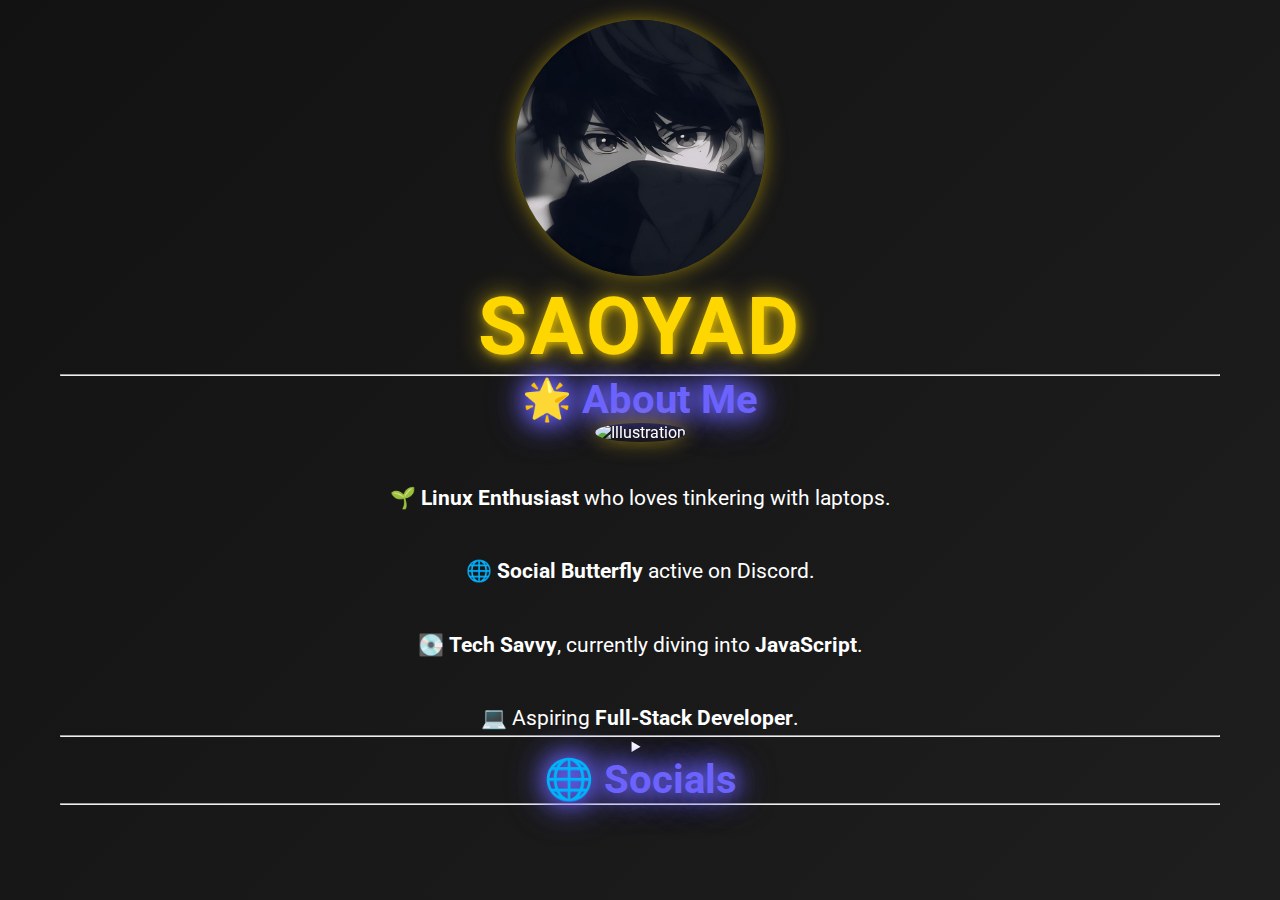
==== index.html @ 640a4668 "Update index.html" ====
<!DOCTYPE html>
<html lang="en">
<head>
  <meta charset="UTF-8">
  <meta name="viewport" content="width=device-width, initial-scale=1.0">
  <title>SaOYaD's Legendary Profile</title>
  <link href="https://fonts.googleapis.com/css2?family=Roboto:wght@400;500;700&family=Roboto+Slab:wght@400;700&display=swap" rel="stylesheet">
  <style>
    /* Global Reset */
    * {
      margin: 0;
      padding: 0;
      box-sizing: border-box;
    }

    /* Body & Background */
    body {
      font-family: 'Roboto', sans-serif;
      background: linear-gradient(135deg, #121212, #1e1e1e);
      color: white;
      margin: 0;
      padding: 0;
      overflow-x: hidden;
      height: 100vh;
      scroll-behavior: smooth;
      background-attachment: fixed;
    }

    /* Container for content */
    .container {
      padding: 20px;
      text-align: center;
      max-width: 1200px;
      margin: 0 auto;
      position: relative;
    }

    /* Title / Name with glitch effect */
    .name {
      font-size: 5em;
      font-weight: 700;
      text-transform: uppercase;
      color: #FFD700;
      letter-spacing: 3px;
      text-shadow: 2px 2px 8px rgba(255, 215, 0, 0.7), 0 0 25px rgba(255, 215, 0, 0.7);
      animation: glitch 2s infinite linear alternate-reverse;
      position: relative;
    }

    /* Glitch Animation */
    @keyframes glitch {
      0% {
        text-shadow: 2px 2px 8px rgba(255, 215, 0, 0.7), 0 0 20px rgba(255, 215, 0, 0.7);
        transform: translateX(0);
      }
      50% {
        text-shadow: -2px -2px 8px rgba(255, 215, 0, 0.7), 0 0 20px rgba(255, 215, 0, 0.7);
        transform: translateX(-5px);
      }
      100% {
        text-shadow: 2px 2px 8px rgba(255, 215, 0, 0.7), 0 0 20px rgba(255, 215, 0, 0.7);
        transform: translateX(5px);
      }
    }

    /* Section Titles with Neon Glow */
    h2, h3 {
      font-size: 2.5em;
      color: #6C63FF;
      text-shadow: 0 0 20px #6C63FF, 0 0 30px #6C63FF, 0 0 40px #6C63FF;
      animation: neonGlow 2s ease-in-out infinite alternate;
    }

    /* Neon Glow Animation */
    @keyframes neonGlow {
      0% {
        text-shadow: 0 0 20px #6C63FF, 0 0 30px #6C63FF, 0 0 40px #6C63FF;
      }
      100% {
        text-shadow: 0 0 30px #FFD700, 0 0 50px #FFD700, 0 0 60px #FFD700;
      }
    }

    /* Image Styling (with 3D effect) */
    .image img {
      width: 250px;
      border-radius: 50%;
      box-shadow: 0 0 20px rgba(255, 215, 0, 0.5);
      transition: transform 0.5s ease, box-shadow 0.5s ease;
      transform: perspective(500px) rotateY(0deg);
    }

    .image img:hover {
      transform: scale(1.1) rotateY(15deg);
      box-shadow: 0 0 30px rgba(255, 215, 0, 0.7);
    }

    /* About Me Text Styling */
    .about {
      margin-top: 40px;
      font-size: 1.3em;
      animation: fadeIn 3s ease-out;
      line-height: 1.6;
    }

    /* Social Icons with Pulsing Effect */
    .socials a {
      margin: 20px;
      transition: transform 0.3s ease, color 0.3s;
      width: 60px;
      height: 60px;
      display: inline-block;
      transform-origin: center center;
    }

    .socials a img {
      width: 100%;
      height: 100%;
      object-fit: contain;
    }

    .socials a:hover {
      transform: scale(1.3);
      color: #FFD700;
      animation: pulse 1s infinite alternate;
    }

    @keyframes pulse {
      0% {
        transform: scale(1.3);
      }
      100% {
        transform: scale(1.2);
      }
    }

    /* Footer */
    footer {
      text-align: center;
      margin-top: 40px;
      font-size: 1.2em;
      color: #ccc;
      animation: fadeIn 4s ease-out;
    }

    /* Footer Text Fade-in */
    .thanks-message {
      font-size: 1.5em;
      color: #ccc;
      opacity: 0;
      animation: fadeInFooter 3s ease-out forwards;
    }

    @keyframes fadeInFooter {
      0% {
        opacity: 0;
        transform: translateY(20px);
      }
      100% {
        opacity: 1;
        transform: translateY(0);
      }
    }

    /* Smooth Scroll */
    html {
      scroll-behavior: smooth;
    }
  </style>
</head>
<body>

  <div class="container">

    <!-- Logo and Name -->
    <div class="image">
      <img src="logo.avif" alt="SaOYaD's Logo">
    </div>
    <h1 class="name">SaOYaD</h1>
    
    <hr>

    <!-- About Me Section -->
    <h2>🌟 About Me</h2>
    <div class="image">
      <img src="https://raw.githubusercontent.com/sanjay-kv/sanjay-kv/main/Assets/illustration.png" alt="Illustration">
    </div>
    <p class="about">🌱 <strong>Linux Enthusiast</strong> who loves tinkering with laptops.</p>
    <p class="about">🌐 <strong>Social Butterfly</strong> active on Discord.</p>
    <p class="about">💽 <strong>Tech Savvy</strong>, currently diving into <strong>JavaScript</strong>.</p>
    <p class="about">💻 Aspiring <strong>Full-Stack Developer</strong>.</p>

    <hr>

    <!-- Social Links Section -->
    <div class="socials">
      <details>
        <summary><h3>🌐 Socials</h3></summary>
        <a href="https://discord.gg/2aRd2B52qZ" target="_blank"><img src="https://raw.githubusercontent.com/rahuldkjain/github-profile-readme-generator/master/src/images/icons/Social/discord.svg" alt="Discord logo"></a>
        <a href="https://www.youtube.com/@Silver_Lining_Skies" target="_blank"><img src="https://raw.githubusercontent.com/rahuldkjain/github-profile-readme-generator/master/src/images/icons/Social/youtube.svg" alt="YouTube logo"></a>
        <a href="https://x.com/SaOYaD123" target="_blank"><img src="https://img.freepik.com/free-vector/new-2023-twitter-logo-x-icon-design_1017-45418.jpg" alt="Twitter logo"></a>
        <a href="https://www.reddit.com/user/SaOYaD/" target="_blank"><img src="https://www.iconpacks.net/icons/5/free-reddit-circle-logo-icon-16620.png" alt="Reddit logo"></a>
      </details>
    </div>

    <hr>

    <!-- Footer -->
    <footer>
      <p class="thanks-message">Thanks For Visiting 💖</p>
    </footer>

  </div>

</body>
</html>
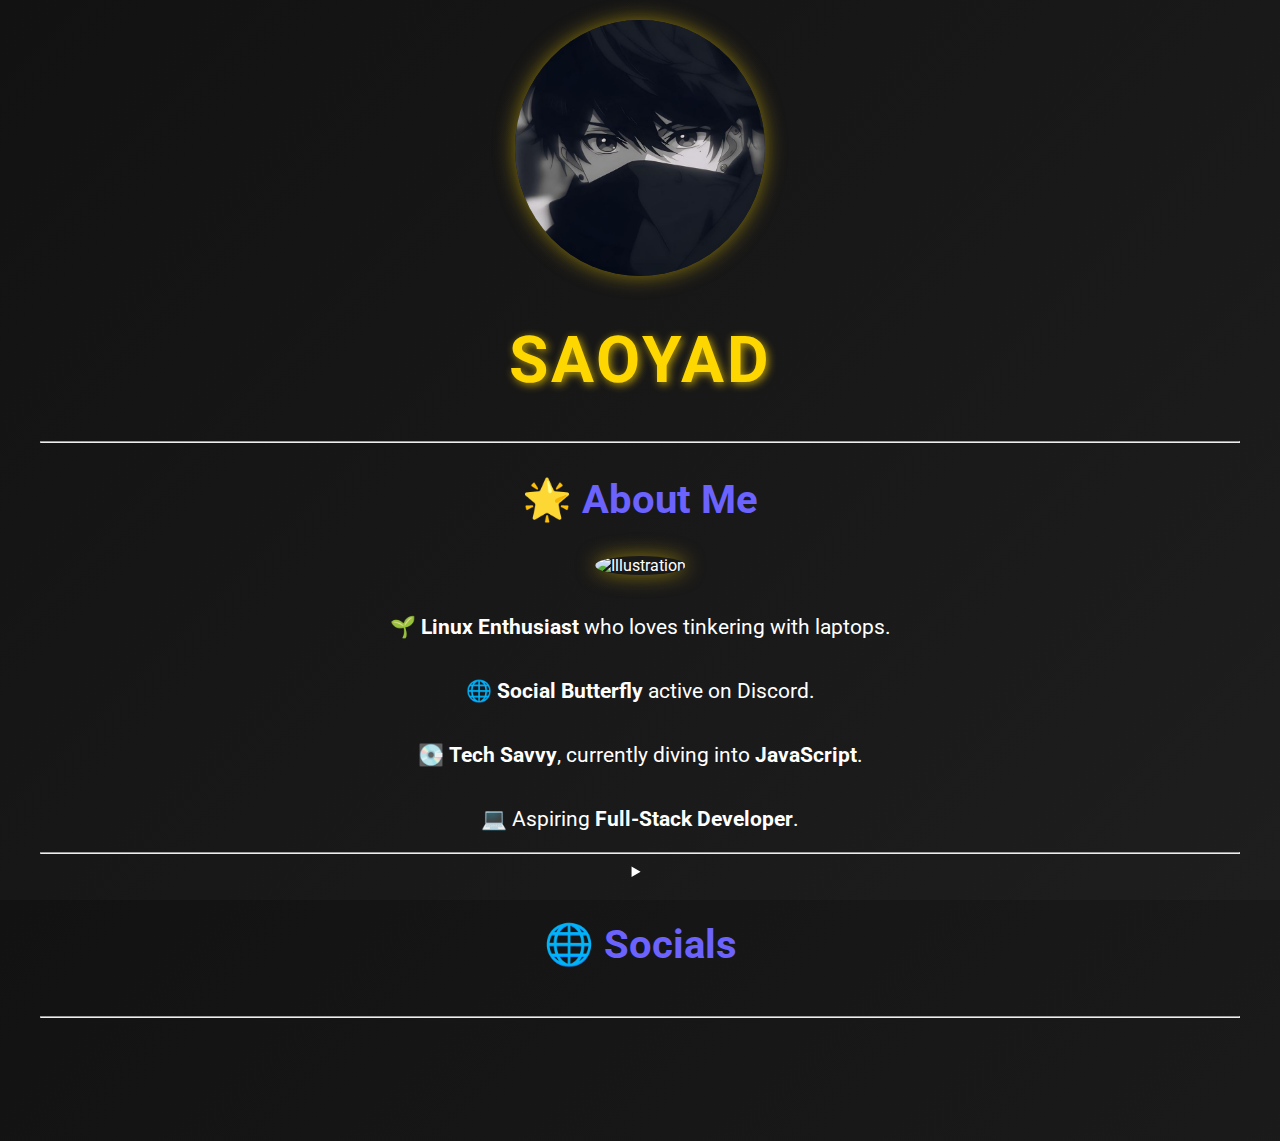
==== commit 931fb6bd: "Update index.html" ====
--- a/index.html
+++ b/index.html
@@ -6,13 +6,6 @@
   <title>SaOYaD's Legendary Profile</title>
   <link href="https://fonts.googleapis.com/css2?family=Roboto:wght@400;500;700&family=Roboto+Slab:wght@400;700&display=swap" rel="stylesheet">
   <style>
-    /* Global Reset */
-    * {
-      margin: 0;
-      padding: 0;
-      box-sizing: border-box;
-    }
-
     /* Body & Background */
     body {
       font-family: 'Roboto', sans-serif;
@@ -23,10 +16,9 @@
       overflow-x: hidden;
       height: 100vh;
       scroll-behavior: smooth;
-      background-attachment: fixed;
     }
 
-    /* Container for content */
+    /* Centering content and padding */
     .container {
       padding: 20px;
       text-align: center;
@@ -35,82 +27,50 @@
       position: relative;
     }
 
-    /* Title / Name with glitch effect */
+    /* Styling for the name */
     .name {
-      font-size: 5em;
+      font-size: 4em;
       font-weight: 700;
       text-transform: uppercase;
       color: #FFD700;
       letter-spacing: 3px;
-      text-shadow: 2px 2px 8px rgba(255, 215, 0, 0.7), 0 0 25px rgba(255, 215, 0, 0.7);
-      animation: glitch 2s infinite linear alternate-reverse;
-      position: relative;
+      text-shadow: 2px 2px 8px rgba(255, 215, 0, 0.7);
+      animation: fadeIn 2s ease-out;
     }
 
-    /* Glitch Animation */
-    @keyframes glitch {
-      0% {
-        text-shadow: 2px 2px 8px rgba(255, 215, 0, 0.7), 0 0 20px rgba(255, 215, 0, 0.7);
-        transform: translateX(0);
-      }
-      50% {
-        text-shadow: -2px -2px 8px rgba(255, 215, 0, 0.7), 0 0 20px rgba(255, 215, 0, 0.7);
-        transform: translateX(-5px);
-      }
-      100% {
-        text-shadow: 2px 2px 8px rgba(255, 215, 0, 0.7), 0 0 20px rgba(255, 215, 0, 0.7);
-        transform: translateX(5px);
-      }
-    }
-
-    /* Section Titles with Neon Glow */
+    /* Styling for headings */
     h2, h3 {
       font-size: 2.5em;
       color: #6C63FF;
-      text-shadow: 0 0 20px #6C63FF, 0 0 30px #6C63FF, 0 0 40px #6C63FF;
-      animation: neonGlow 2s ease-in-out infinite alternate;
+      animation: fadeIn 2s ease-out;
     }
 
-    /* Neon Glow Animation */
-    @keyframes neonGlow {
-      0% {
-        text-shadow: 0 0 20px #6C63FF, 0 0 30px #6C63FF, 0 0 40px #6C63FF;
-      }
-      100% {
-        text-shadow: 0 0 30px #FFD700, 0 0 50px #FFD700, 0 0 60px #FFD700;
-      }
-    }
-
-    /* Image Styling (with 3D effect) */
+    /* Image styling */
     .image img {
       width: 250px;
       border-radius: 50%;
       box-shadow: 0 0 20px rgba(255, 215, 0, 0.5);
       transition: transform 0.5s ease, box-shadow 0.5s ease;
-      transform: perspective(500px) rotateY(0deg);
     }
 
     .image img:hover {
-      transform: scale(1.1) rotateY(15deg);
+      transform: scale(1.1);
       box-shadow: 0 0 30px rgba(255, 215, 0, 0.7);
     }
 
-    /* About Me Text Styling */
-    .about {
-      margin-top: 40px;
-      font-size: 1.3em;
-      animation: fadeIn 3s ease-out;
-      line-height: 1.6;
+    /* Animating text */
+    @keyframes fadeIn {
+      0% { opacity: 0; }
+      100% { opacity: 1; }
     }
 
-    /* Social Icons with Pulsing Effect */
+    /* Social media icons */
     .socials a {
       margin: 20px;
       transition: transform 0.3s ease, color 0.3s;
-      width: 60px;
-      height: 60px;
+      width: 50px;
+      height: 50px;
       display: inline-block;
-      transform-origin: center center;
     }
 
     .socials a img {
@@ -120,18 +80,15 @@
     }
 
     .socials a:hover {
-      transform: scale(1.3);
+      transform: scale(1.2);
       color: #FFD700;
-      animation: pulse 1s infinite alternate;
     }
 
-    @keyframes pulse {
-      0% {
-        transform: scale(1.3);
-      }
-      100% {
-        transform: scale(1.2);
-      }
+    /* About Me Section */
+    .about {
+      margin-top: 40px;
+      font-size: 1.3em;
+      animation: fadeIn 3s ease-out;
     }
 
     /* Footer */
@@ -143,7 +100,7 @@
       animation: fadeIn 4s ease-out;
     }
 
-    /* Footer Text Fade-in */
+    /* Footer text animation */
     .thanks-message {
       font-size: 1.5em;
       color: #ccc;
@@ -151,20 +108,10 @@
       animation: fadeInFooter 3s ease-out forwards;
     }
 
+    /* Footer text fade-in animation */
     @keyframes fadeInFooter {
-      0% {
-        opacity: 0;
-        transform: translateY(20px);
-      }
-      100% {
-        opacity: 1;
-        transform: translateY(0);
-      }
-    }
-
-    /* Smooth Scroll */
-    html {
-      scroll-behavior: smooth;
+      0% { opacity: 0; transform: translateY(20px); }
+      100% { opacity: 1; transform: translateY(0); }
     }
   </style>
 </head>
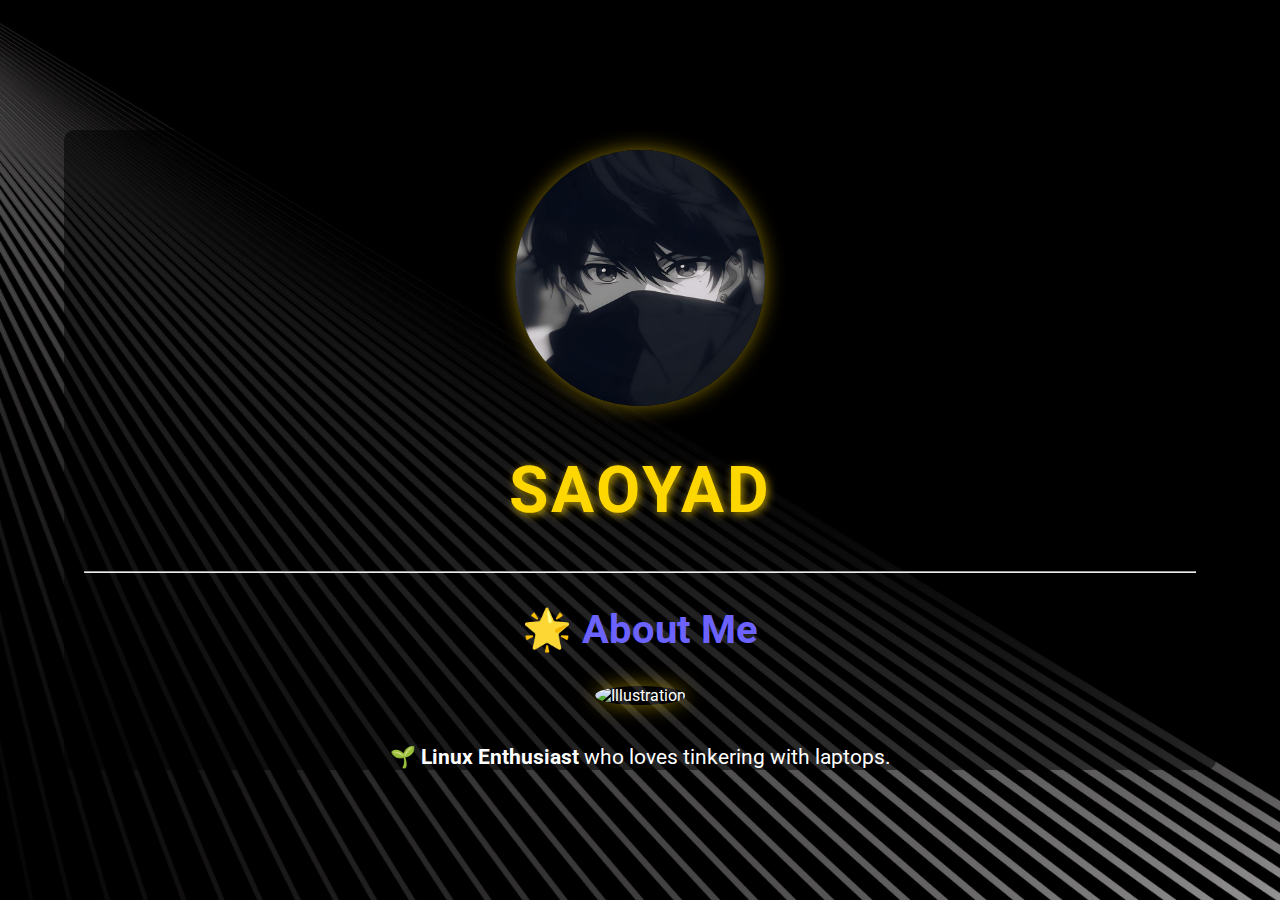
==== commit ca75f7aa: "Update index.html" ====
--- a/index.html
+++ b/index.html
@@ -9,22 +9,32 @@
     /* Body & Background */
     body {
       font-family: 'Roboto', sans-serif;
-      background: linear-gradient(135deg, #121212, #1e1e1e);
+      background: url('wallpaper.jpg') no-repeat center center fixed;
+      background-size: cover; /* Cover the entire screen with wallpaper */
       color: white;
       margin: 0;
       padding: 0;
       overflow-x: hidden;
       height: 100vh;
+      display: flex;
+      justify-content: center;
+      align-items: center;
       scroll-behavior: smooth;
     }
 
-    /* Centering content and padding */
+    /* Centered content with 16:9 aspect ratio */
     .container {
+      width: 90vw; /* 90% of the viewport width */
+      height: 50vw; /* 50% of the viewport width to maintain 16:9 aspect ratio */
+      max-width: 1200px;
+      max-height: 675px; /* Corresponds to 16:9 aspect ratio */
       padding: 20px;
       text-align: center;
-      max-width: 1200px;
-      margin: 0 auto;
       position: relative;
+      overflow-y: auto;
+      box-sizing: border-box;
+      background: rgba(0, 0, 0, 0.5); /* Optional dark overlay to make text stand out */
+      border-radius: 10px;
     }
 
     /* Styling for the name */
@@ -113,6 +123,7 @@
       0% { opacity: 0; transform: translateY(20px); }
       100% { opacity: 1; transform: translateY(0); }
     }
+
   </style>
 </head>
 <body>
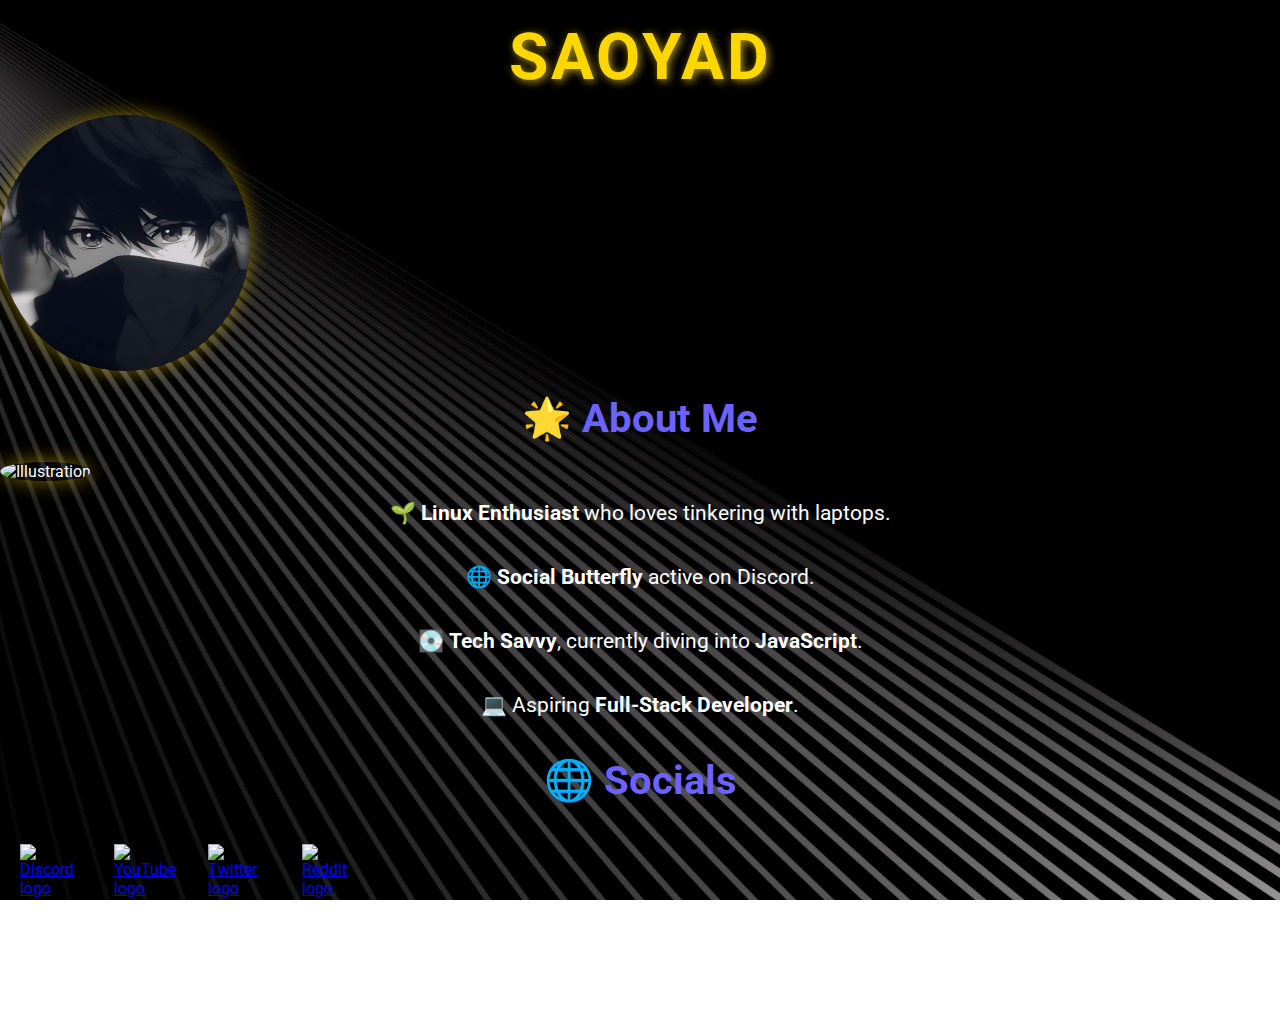
==== commit f38a7a66: "Update index.html" ====
--- a/index.html
+++ b/index.html
@@ -14,27 +14,18 @@
       color: white;
       margin: 0;
       padding: 0;
-      overflow-x: hidden;
       height: 100vh;
       display: flex;
-      justify-content: center;
-      align-items: center;
+      flex-direction: column;
+      justify-content: flex-start;
       scroll-behavior: smooth;
     }
 
-    /* Centered content with 16:9 aspect ratio */
-    .container {
-      width: 90vw; /* 90% of the viewport width */
-      height: 50vw; /* 50% of the viewport width to maintain 16:9 aspect ratio */
-      max-width: 1200px;
-      max-height: 675px; /* Corresponds to 16:9 aspect ratio */
-      padding: 20px;
+    /* General Layout */
+    h1, h2, h3, p {
+      margin: 20px;
       text-align: center;
-      position: relative;
-      overflow-y: auto;
-      box-sizing: border-box;
-      background: rgba(0, 0, 0, 0.5); /* Optional dark overlay to make text stand out */
-      border-radius: 10px;
+      z-index: 1;
     }
 
     /* Styling for the name */
@@ -61,6 +52,7 @@
       border-radius: 50%;
       box-shadow: 0 0 20px rgba(255, 215, 0, 0.5);
       transition: transform 0.5s ease, box-shadow 0.5s ease;
+      margin: 0 auto;
     }
 
     .image img:hover {
@@ -96,9 +88,10 @@
 
     /* About Me Section */
     .about {
-      margin-top: 40px;
       font-size: 1.3em;
       animation: fadeIn 3s ease-out;
+      text-align: center;
+      z-index: 1;
     }
 
     /* Footer */
@@ -108,6 +101,7 @@
       font-size: 1.2em;
       color: #ccc;
       animation: fadeIn 4s ease-out;
+      z-index: 1;
     }
 
     /* Footer text animation */
@@ -123,52 +117,39 @@
       0% { opacity: 0; transform: translateY(20px); }
       100% { opacity: 1; transform: translateY(0); }
     }
-
   </style>
 </head>
 <body>
 
-  <div class="container">
+  <!-- Name and Logo -->
+  <h1 class="name">SaOYaD</h1>
+  <div class="image">
+    <img src="logo.avif" alt="SaOYaD's Logo">
+  </div>
 
-    <!-- Logo and Name -->
-    <div class="image">
-      <img src="logo.avif" alt="SaOYaD's Logo">
-    </div>
-    <h1 class="name">SaOYaD</h1>
-    
-    <hr>
+  <!-- About Me Section -->
+  <h2>🌟 About Me</h2>
+  <div class="image">
+    <img src="https://raw.githubusercontent.com/sanjay-kv/sanjay-kv/main/Assets/illustration.png" alt="Illustration">
+  </div>
+  <p class="about">🌱 <strong>Linux Enthusiast</strong> who loves tinkering with laptops.</p>
+  <p class="about">🌐 <strong>Social Butterfly</strong> active on Discord.</p>
+  <p class="about">💽 <strong>Tech Savvy</strong>, currently diving into <strong>JavaScript</strong>.</p>
+  <p class="about">💻 Aspiring <strong>Full-Stack Developer</strong>.</p>
 
-    <!-- About Me Section -->
-    <h2>🌟 About Me</h2>
-    <div class="image">
-      <img src="https://raw.githubusercontent.com/sanjay-kv/sanjay-kv/main/Assets/illustration.png" alt="Illustration">
-    </div>
-    <p class="about">🌱 <strong>Linux Enthusiast</strong> who loves tinkering with laptops.</p>
-    <p class="about">🌐 <strong>Social Butterfly</strong> active on Discord.</p>
-    <p class="about">💽 <strong>Tech Savvy</strong>, currently diving into <strong>JavaScript</strong>.</p>
-    <p class="about">💻 Aspiring <strong>Full-Stack Developer</strong>.</p>
+  <!-- Social Links Section -->
+  <h3>🌐 Socials</h3>
+  <div class="socials">
+    <a href="https://discord.gg/2aRd2B52qZ" target="_blank"><img src="https://raw.githubusercontent.com/rahuldkjain/github-profile-readme-generator/master/src/images/icons/Social/discord.svg" alt="Discord logo"></a>
+    <a href="https://www.youtube.com/@Silver_Lining_Skies" target="_blank"><img src="https://raw.githubusercontent.com/rahuldkjain/github-profile-readme-generator/master/src/images/icons/Social/youtube.svg" alt="YouTube logo"></a>
+    <a href="https://x.com/SaOYaD123" target="_blank"><img src="https://img.freepik.com/free-vector/new-2023-twitter-logo-x-icon-design_1017-45418.jpg" alt="Twitter logo"></a>
+    <a href="https://www.reddit.com/user/SaOYaD/" target="_blank"><img src="https://www.iconpacks.net/icons/5/free-reddit-circle-logo-icon-16620.png" alt="Reddit logo"></a>
+  </div>
 
-    <hr>
-
-    <!-- Social Links Section -->
-    <div class="socials">
-      <details>
-        <summary><h3>🌐 Socials</h3></summary>
-        <a href="https://discord.gg/2aRd2B52qZ" target="_blank"><img src="https://raw.githubusercontent.com/rahuldkjain/github-profile-readme-generator/master/src/images/icons/Social/discord.svg" alt="Discord logo"></a>
-        <a href="https://www.youtube.com/@Silver_Lining_Skies" target="_blank"><img src="https://raw.githubusercontent.com/rahuldkjain/github-profile-readme-generator/master/src/images/icons/Social/youtube.svg" alt="YouTube logo"></a>
-        <a href="https://x.com/SaOYaD123" target="_blank"><img src="https://img.freepik.com/free-vector/new-2023-twitter-logo-x-icon-design_1017-45418.jpg" alt="Twitter logo"></a>
-        <a href="https://www.reddit.com/user/SaOYaD/" target="_blank"><img src="https://www.iconpacks.net/icons/5/free-reddit-circle-logo-icon-16620.png" alt="Reddit logo"></a>
-      </details>
-    </div>
-
-    <hr>
-
-    <!-- Footer -->
-    <footer>
-      <p class="thanks-message">Thanks For Visiting 💖</p>
-    </footer>
-
-  </div>
+  <!-- Footer -->
+  <footer>
+    <p class="thanks-message">Thanks For Visiting 💖</p>
+  </footer>
 
 </body>
 </html>
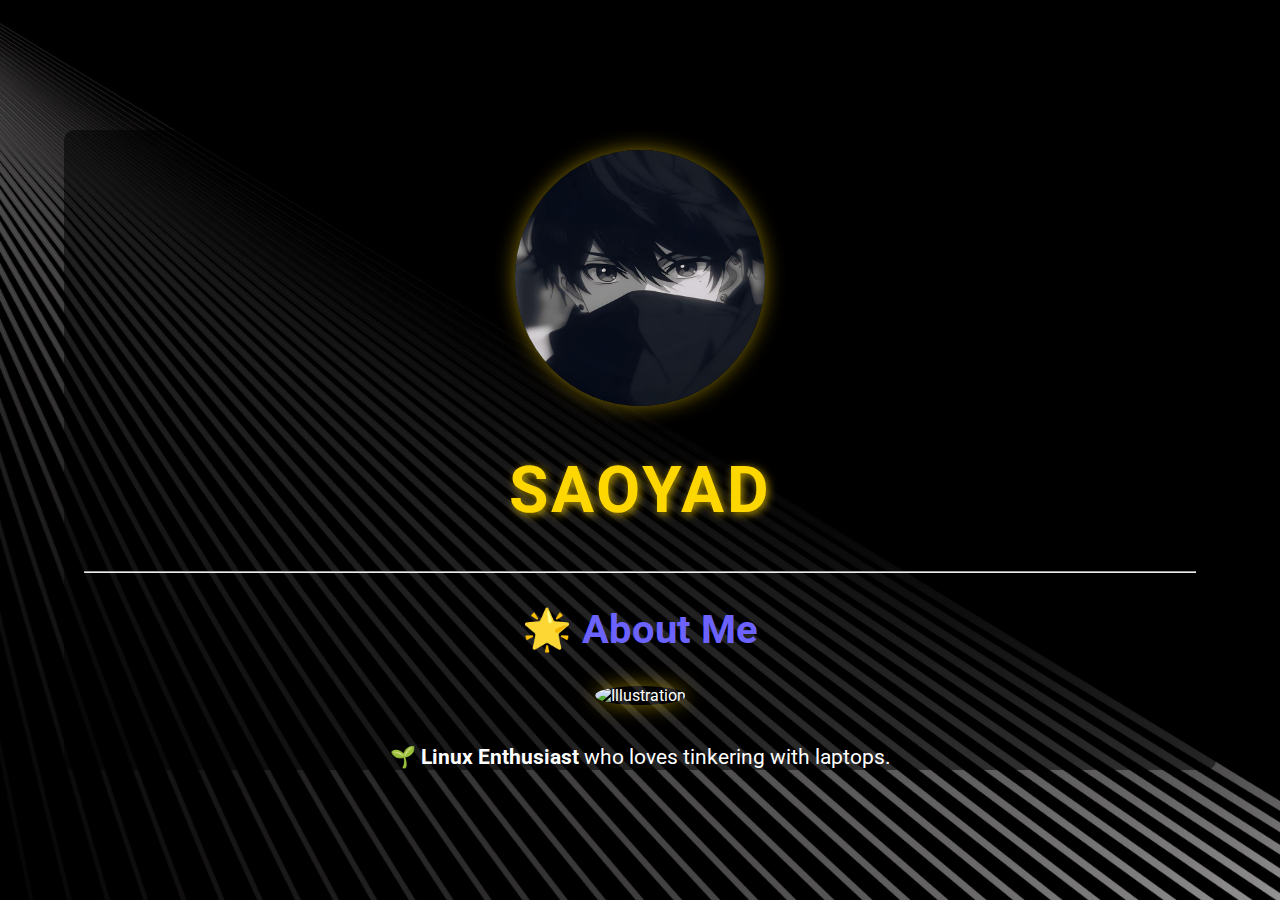
==== commit 5791787e: "Update index.html" ====
--- a/index.html
+++ b/index.html
@@ -14,18 +14,27 @@
       color: white;
       margin: 0;
       padding: 0;
+      overflow-x: hidden;
       height: 100vh;
       display: flex;
-      flex-direction: column;
-      justify-content: flex-start;
+      justify-content: center;
+      align-items: center;
       scroll-behavior: smooth;
     }
 
-    /* General Layout */
-    h1, h2, h3, p {
-      margin: 20px;
+    /* Centered content with 16:9 aspect ratio */
+    .container {
+      width: 90vw; /* 90% of the viewport width */
+      height: 50vw; /* 50% of the viewport width to maintain 16:9 aspect ratio */
+      max-width: 1200px;
+      max-height: 675px; /* Corresponds to 16:9 aspect ratio */
+      padding: 20px;
       text-align: center;
-      z-index: 1;
+      position: relative;
+      overflow-y: auto;
+      box-sizing: border-box;
+      background: rgba(0, 0, 0, 0.5); /* Optional dark overlay to make text stand out */
+      border-radius: 10px;
     }
 
     /* Styling for the name */
@@ -52,7 +61,6 @@
       border-radius: 50%;
       box-shadow: 0 0 20px rgba(255, 215, 0, 0.5);
       transition: transform 0.5s ease, box-shadow 0.5s ease;
-      margin: 0 auto;
     }
 
     .image img:hover {
@@ -88,10 +96,9 @@
 
     /* About Me Section */
     .about {
+      margin-top: 40px;
       font-size: 1.3em;
       animation: fadeIn 3s ease-out;
-      text-align: center;
-      z-index: 1;
     }
 
     /* Footer */
@@ -101,7 +108,6 @@
       font-size: 1.2em;
       color: #ccc;
       animation: fadeIn 4s ease-out;
-      z-index: 1;
     }
 
     /* Footer text animation */
@@ -117,39 +123,52 @@
       0% { opacity: 0; transform: translateY(20px); }
       100% { opacity: 1; transform: translateY(0); }
     }
+
   </style>
 </head>
 <body>
 
-  <!-- Name and Logo -->
-  <h1 class="name">SaOYaD</h1>
-  <div class="image">
-    <img src="logo.avif" alt="SaOYaD's Logo">
+  <div class="container">
+
+    <!-- Logo and Name -->
+    <div class="image">
+      <img src="logo.avif" alt="SaOYaD's Logo">
+    </div>
+    <h1 class="name">SaOYaD</h1>
+    
+    <hr>
+
+    <!-- About Me Section -->
+    <h2>🌟 About Me</h2>
+    <div class="image">
+      <img src="https://raw.githubusercontent.com/sanjay-kv/sanjay-kv/main/Assets/illustration.png" alt="Illustration">
+    </div>
+    <p class="about">🌱 <strong>Linux Enthusiast</strong> who loves tinkering with laptops.</p>
+    <p class="about">🌐 <strong>Social Butterfly</strong> active on Discord.</p>
+    <p class="about">💽 <strong>Tech Savvy</strong>, currently diving into <strong>JavaScript</strong>.</p>
+    <p class="about">💻 Aspiring <strong>Full-Stack Developer</strong>.</p>
+
+    <hr>
+
+    <!-- Social Links Section -->
+    <div class="socials">
+      <details>
+        <summary><h3>🌐 Socials</h3></summary>
+        <a href="https://discord.gg/2aRd2B52qZ" target="_blank"><img src="https://raw.githubusercontent.com/rahuldkjain/github-profile-readme-generator/master/src/images/icons/Social/discord.svg" alt="Discord logo"></a>
+        <a href="https://www.youtube.com/@Silver_Lining_Skies" target="_blank"><img src="https://raw.githubusercontent.com/rahuldkjain/github-profile-readme-generator/master/src/images/icons/Social/youtube.svg" alt="YouTube logo"></a>
+        <a href="https://x.com/SaOYaD123" target="_blank"><img src="https://img.freepik.com/free-vector/new-2023-twitter-logo-x-icon-design_1017-45418.jpg" alt="Twitter logo"></a>
+        <a href="https://www.reddit.com/user/SaOYaD/" target="_blank"><img src="https://www.iconpacks.net/icons/5/free-reddit-circle-logo-icon-16620.png" alt="Reddit logo"></a>
+      </details>
+    </div>
+
+    <hr>
+
+    <!-- Footer -->
+    <footer>
+      <p class="thanks-message">Thanks For Visiting 💖</p>
+    </footer>
+
   </div>
-
-  <!-- About Me Section -->
-  <h2>🌟 About Me</h2>
-  <div class="image">
-    <img src="https://raw.githubusercontent.com/sanjay-kv/sanjay-kv/main/Assets/illustration.png" alt="Illustration">
-  </div>
-  <p class="about">🌱 <strong>Linux Enthusiast</strong> who loves tinkering with laptops.</p>
-  <p class="about">🌐 <strong>Social Butterfly</strong> active on Discord.</p>
-  <p class="about">💽 <strong>Tech Savvy</strong>, currently diving into <strong>JavaScript</strong>.</p>
-  <p class="about">💻 Aspiring <strong>Full-Stack Developer</strong>.</p>
-
-  <!-- Social Links Section -->
-  <h3>🌐 Socials</h3>
-  <div class="socials">
-    <a href="https://discord.gg/2aRd2B52qZ" target="_blank"><img src="https://raw.githubusercontent.com/rahuldkjain/github-profile-readme-generator/master/src/images/icons/Social/discord.svg" alt="Discord logo"></a>
-    <a href="https://www.youtube.com/@Silver_Lining_Skies" target="_blank"><img src="https://raw.githubusercontent.com/rahuldkjain/github-profile-readme-generator/master/src/images/icons/Social/youtube.svg" alt="YouTube logo"></a>
-    <a href="https://x.com/SaOYaD123" target="_blank"><img src="https://img.freepik.com/free-vector/new-2023-twitter-logo-x-icon-design_1017-45418.jpg" alt="Twitter logo"></a>
-    <a href="https://www.reddit.com/user/SaOYaD/" target="_blank"><img src="https://www.iconpacks.net/icons/5/free-reddit-circle-logo-icon-16620.png" alt="Reddit logo"></a>
-  </div>
-
-  <!-- Footer -->
-  <footer>
-    <p class="thanks-message">Thanks For Visiting 💖</p>
-  </footer>
 
 </body>
 </html>
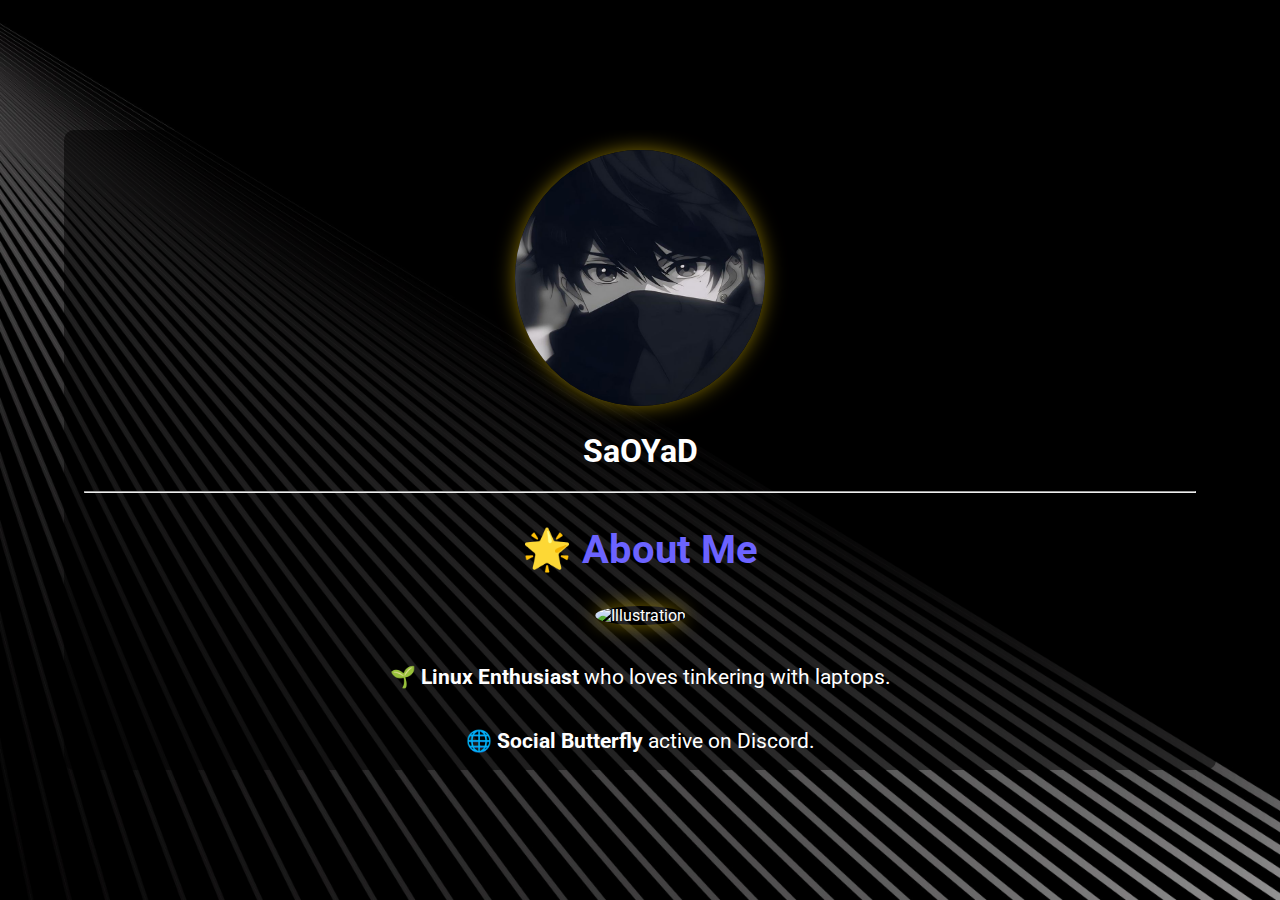
==== commit 5fcfa761: "Update index.html" ====
--- a/index.html
+++ b/index.html
@@ -35,17 +35,6 @@
       box-sizing: border-box;
       background: rgba(0, 0, 0, 0.5); /* Optional dark overlay to make text stand out */
       border-radius: 10px;
-    }
-
-    /* Styling for the name */
-    .name {
-      font-size: 4em;
-      font-weight: 700;
-      text-transform: uppercase;
-      color: #FFD700;
-      letter-spacing: 3px;
-      text-shadow: 2px 2px 8px rgba(255, 215, 0, 0.7);
-      animation: fadeIn 2s ease-out;
     }
 
     /* Styling for headings */
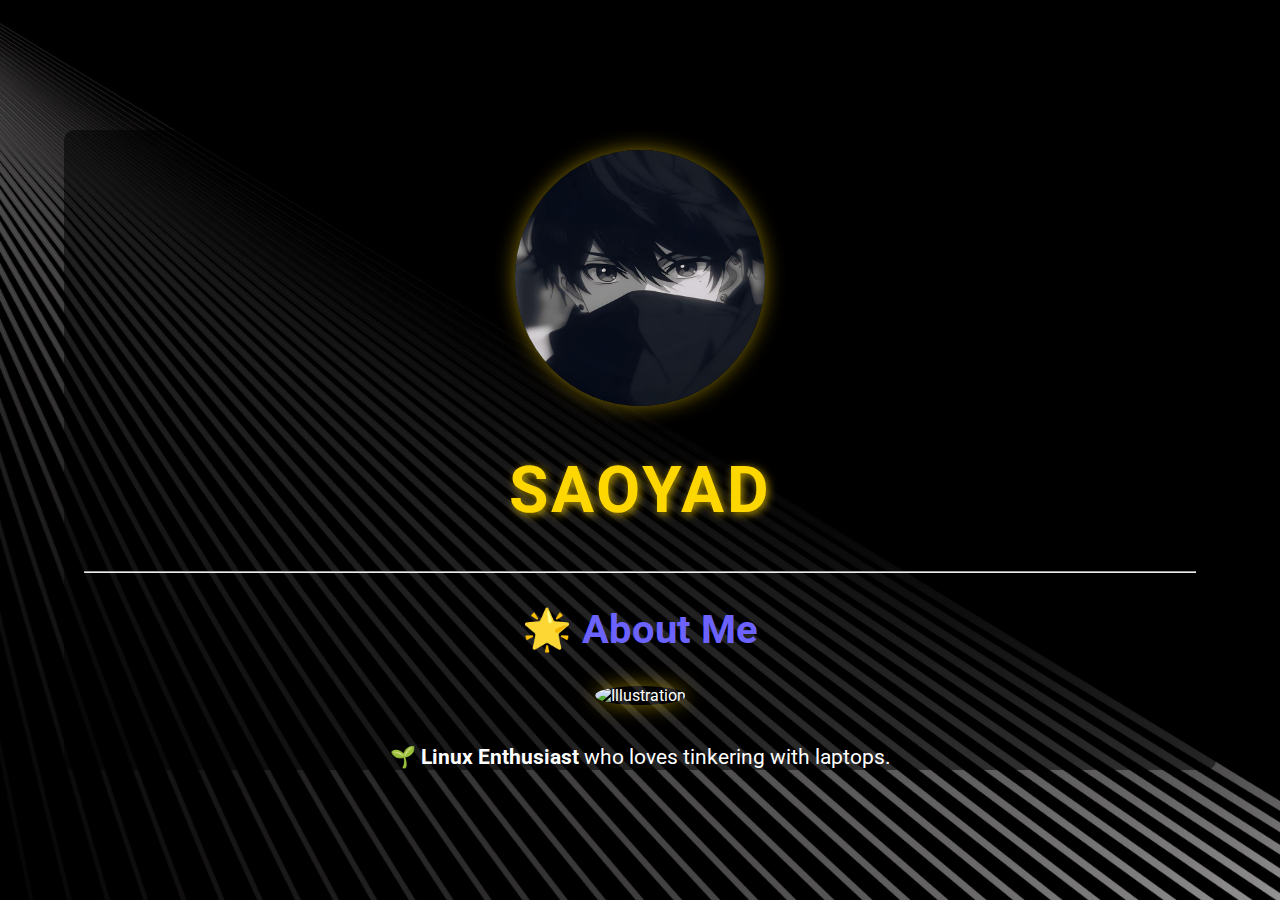
==== commit 2b8a92a4: "Update index.html" ====
--- a/index.html
+++ b/index.html
@@ -35,6 +35,17 @@
       box-sizing: border-box;
       background: rgba(0, 0, 0, 0.5); /* Optional dark overlay to make text stand out */
       border-radius: 10px;
+    }
+
+    /* Styling for the name */
+    .name {
+      font-size: 4em;
+      font-weight: 700;
+      text-transform: uppercase;
+      color: #FFD700;
+      letter-spacing: 3px;
+      text-shadow: 2px 2px 8px rgba(255, 215, 0, 0.7);
+      animation: fadeIn 2s ease-out;
     }
 
     /* Styling for headings */
